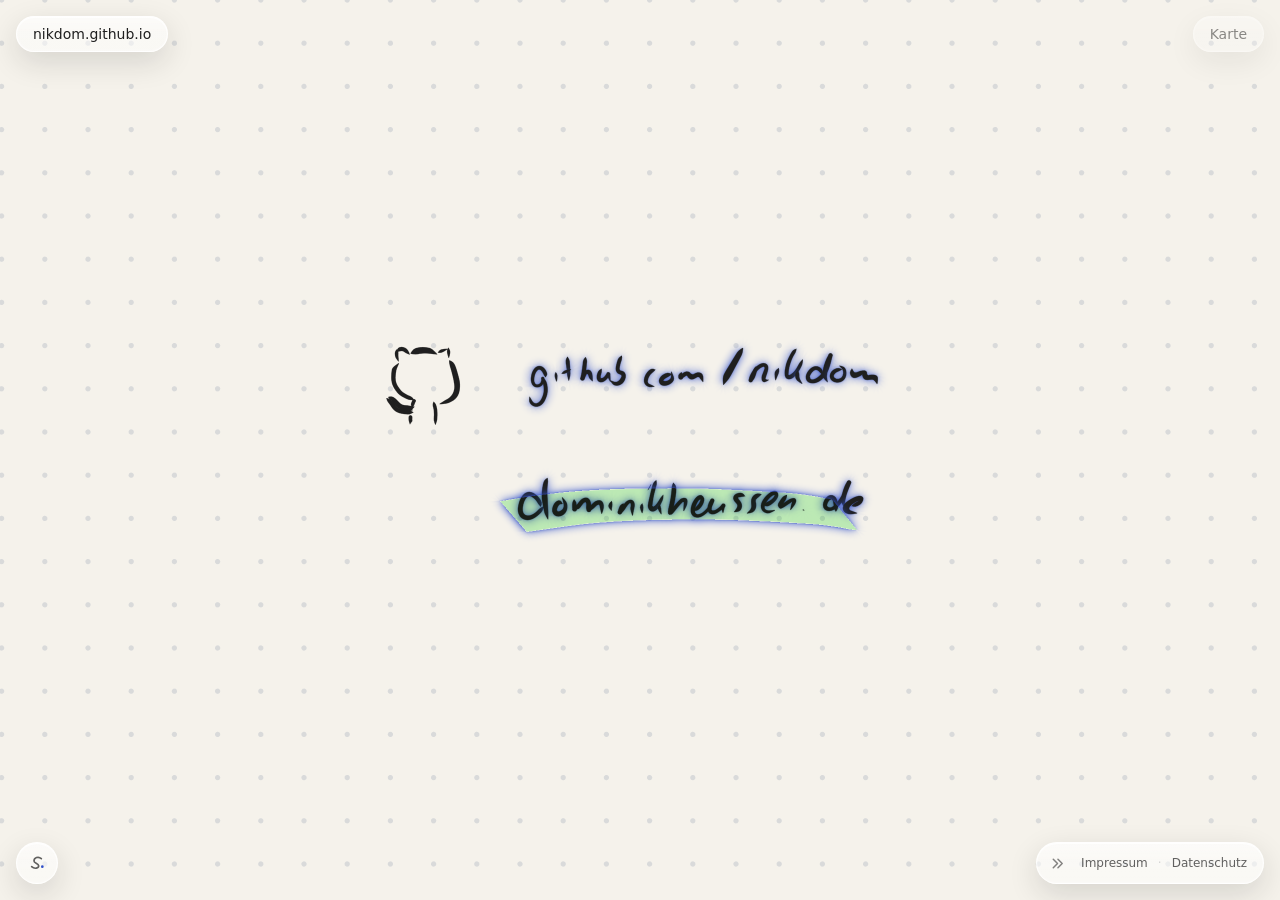
==== index.html @ e0d7ebb9 "scweble publish 2026-09-26T15:37:37Z" ====
<!doctype html>
<html lang="de">
  <head>
    <meta charset="utf-8">
    <meta name="viewport" content="width=device-width, initial-scale=1">
    <title>nikdom.github.io</title>
    <meta name="description" content="nikdom.github.io — nikdom.github.io">
    <link rel="canonical" href="https://nikdom.github.io/">
    <meta property="og:type" content="website">
    <meta property="og:title" content="nikdom.github.io">
    <meta property="og:description" content="nikdom.github.io — nikdom.github.io">
    <meta property="og:url" content="https://nikdom.github.io/">
    <meta name="twitter:card" content="summary_large_image">
    <link rel="stylesheet" href="_scweble/viewer.css">
    <link rel="icon" href="_scweble/favicon.png" sizes="64x64" type="image/png">
    <link rel="icon" href="_scweble/favicon.svg" type="image/svg+xml">
    <link rel="apple-touch-icon" href="_scweble/apple-touch-icon.png">
  </head>
  <body>
    <main data-viewer-seo-shell="true"><h1>nikdom.github.io</h1><section data-scweble-handwriting="true"><p>github.com/nikdom dominikheussen. de</p></section><nav aria-label="Links"><ul><li><a href="https://github.com/nikdom" rel="noopener">github.com/nikdom</a></li><li><a href="https://dominikheussen.de" rel="noopener">dominikheussen.de</a></li></ul></nav><script type="application/ld+json">{"@context":"https:\/\/schema.org","@type":"BreadcrumbList","itemListElement":[{"item":"https:\/\/nikdom.github.io\/","name":"nikdom.github.io","position":1,"@type":"ListItem"}]}</script><script type="application/ld+json">{"name":"nikdom.github.io — nikdom.github.io","@context":"https:\/\/schema.org","@type":"WebPage","isPartOf":{"name":"nikdom.github.io","@type":"CreativeWork"},"url":"https:\/\/nikdom.github.io\/"}</script></main>
    <div id="scweble-viewer" data-viewer-data="_scweble/viewer-data.json" data-subpage="339047EF-3797-4C7E-8420-2D1A793B211F"></div>
    <div data-scweble-badge><a href="https://scweble.io" rel="nofollow noopener" target="_blank" aria-label="Handgezeichnet mit scweble.io" title="Handgezeichnet mit scweble.io"><svg viewBox="0 0 60 60" width="20" height="20" fill="none" aria-hidden="true" focusable="false"><path d="M43 17 C34 9 21 14 21 24 C21 31 34 30 35 38 C36 46 22 49 14 41" stroke="currentColor" stroke-width="5" stroke-linecap="round" stroke-linejoin="round"/><circle cx="46" cy="41" r="4"/></svg><span>Handgezeichnet mit scweble.io</span></a></div>
    <script type="module" src="_scweble/viewer.js"></script>
  </body>
</html>
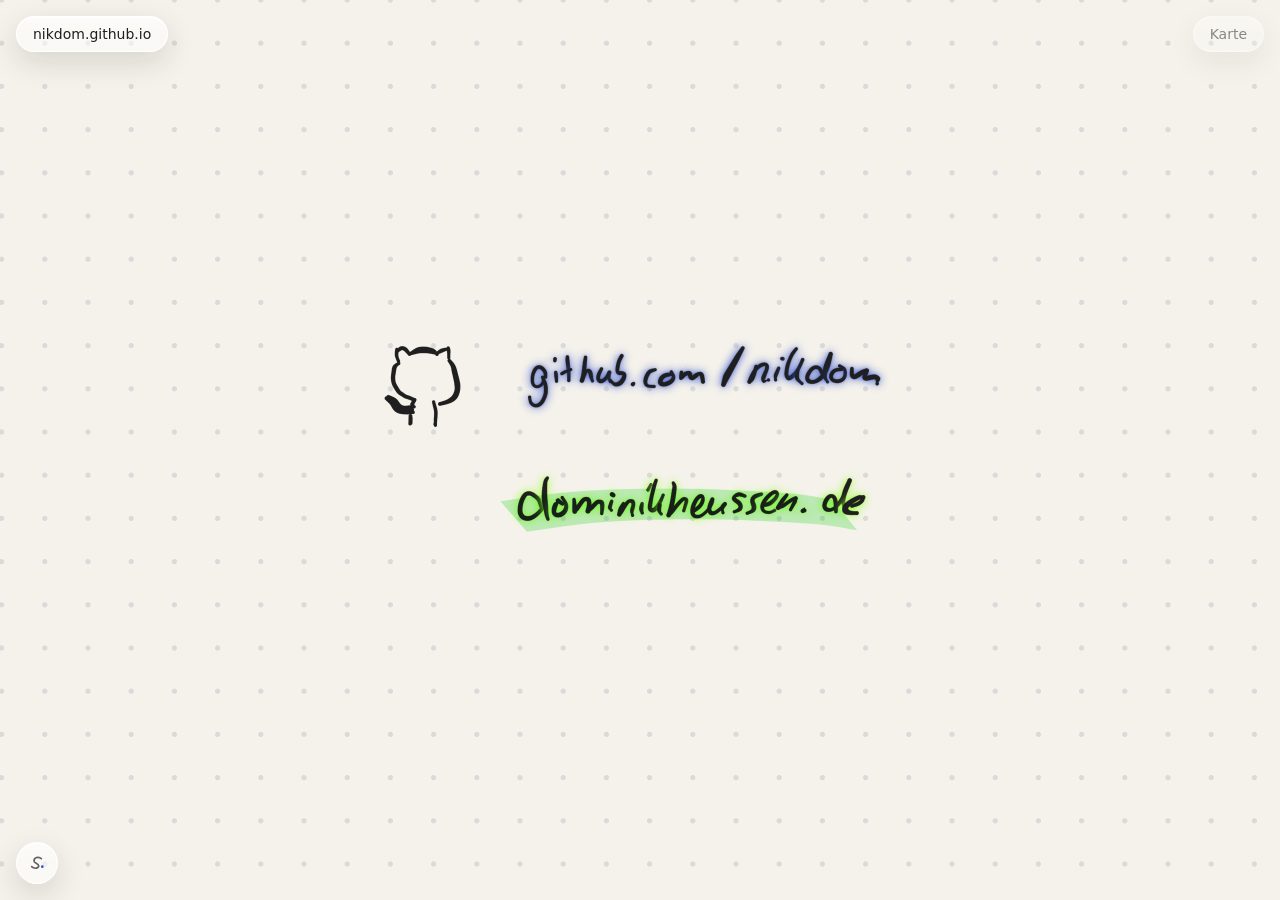
==== commit fa2a2962: "scweble publish 2026-09-26T16:21:53Z" ====
--- a/index.html
+++ b/index.html
@@ -17,9 +17,10 @@
     <link rel="apple-touch-icon" href="_scweble/apple-touch-icon.png">
   </head>
   <body>
-    <main data-viewer-seo-shell="true"><h1>nikdom.github.io</h1><section data-scweble-handwriting="true"><p>github.com/nikdom dominikheussen. de</p></section><nav aria-label="Links"><ul><li><a href="https://github.com/nikdom" rel="noopener">github.com/nikdom</a></li><li><a href="https://dominikheussen.de" rel="noopener">dominikheussen.de</a></li></ul></nav><script type="application/ld+json">{"@context":"https:\/\/schema.org","@type":"BreadcrumbList","itemListElement":[{"item":"https:\/\/nikdom.github.io\/","name":"nikdom.github.io","position":1,"@type":"ListItem"}]}</script><script type="application/ld+json">{"name":"nikdom.github.io — nikdom.github.io","@context":"https:\/\/schema.org","@type":"WebPage","isPartOf":{"name":"nikdom.github.io","@type":"CreativeWork"},"url":"https:\/\/nikdom.github.io\/"}</script></main>
+    <main data-viewer-seo-shell="true"><h1>nikdom.github.io</h1><section data-scweble-handwriting="true"><p>github.com/nikdom dominikheussen. de</p></section><nav aria-label="Links"><ul><li><a href="https://github.com/nikdom" rel="noopener">github.com/nikdom</a></li><li><a href="https://dominikheussen.de" rel="noopener">dominikheussen.de</a></li></ul></nav><script type="application/ld+json">{"itemListElement":[{"@type":"ListItem","item":"https:\/\/nikdom.github.io\/","name":"nikdom.github.io","position":1}],"@type":"BreadcrumbList","@context":"https:\/\/schema.org"}</script><script type="application/ld+json">{"url":"https:\/\/nikdom.github.io\/","@type":"WebPage","@context":"https:\/\/schema.org","isPartOf":{"@type":"CreativeWork","name":"nikdom.github.io"},"name":"nikdom.github.io — nikdom.github.io"}</script></main>
     <div id="scweble-viewer" data-viewer-data="_scweble/viewer-data.json" data-subpage="339047EF-3797-4C7E-8420-2D1A793B211F"></div>
     <div data-scweble-badge><a href="https://scweble.io" rel="nofollow noopener" target="_blank" aria-label="Handgezeichnet mit scweble.io" title="Handgezeichnet mit scweble.io"><svg viewBox="0 0 60 60" width="20" height="20" fill="none" aria-hidden="true" focusable="false"><path d="M43 17 C34 9 21 14 21 24 C21 31 34 30 35 38 C36 46 22 49 14 41" stroke="currentColor" stroke-width="5" stroke-linecap="round" stroke-linejoin="round"/><circle cx="46" cy="41" r="4"/></svg><span>Handgezeichnet mit scweble.io</span></a></div>
+    <script defer src="_scweble/stats.js" data-endpoint="https://scweble.io/api/hit" data-token="r5wgMjSfyJwUQ32Gh3TDXA" data-page-path="/"></script>
     <script type="module" src="_scweble/viewer.js"></script>
   </body>
 </html>
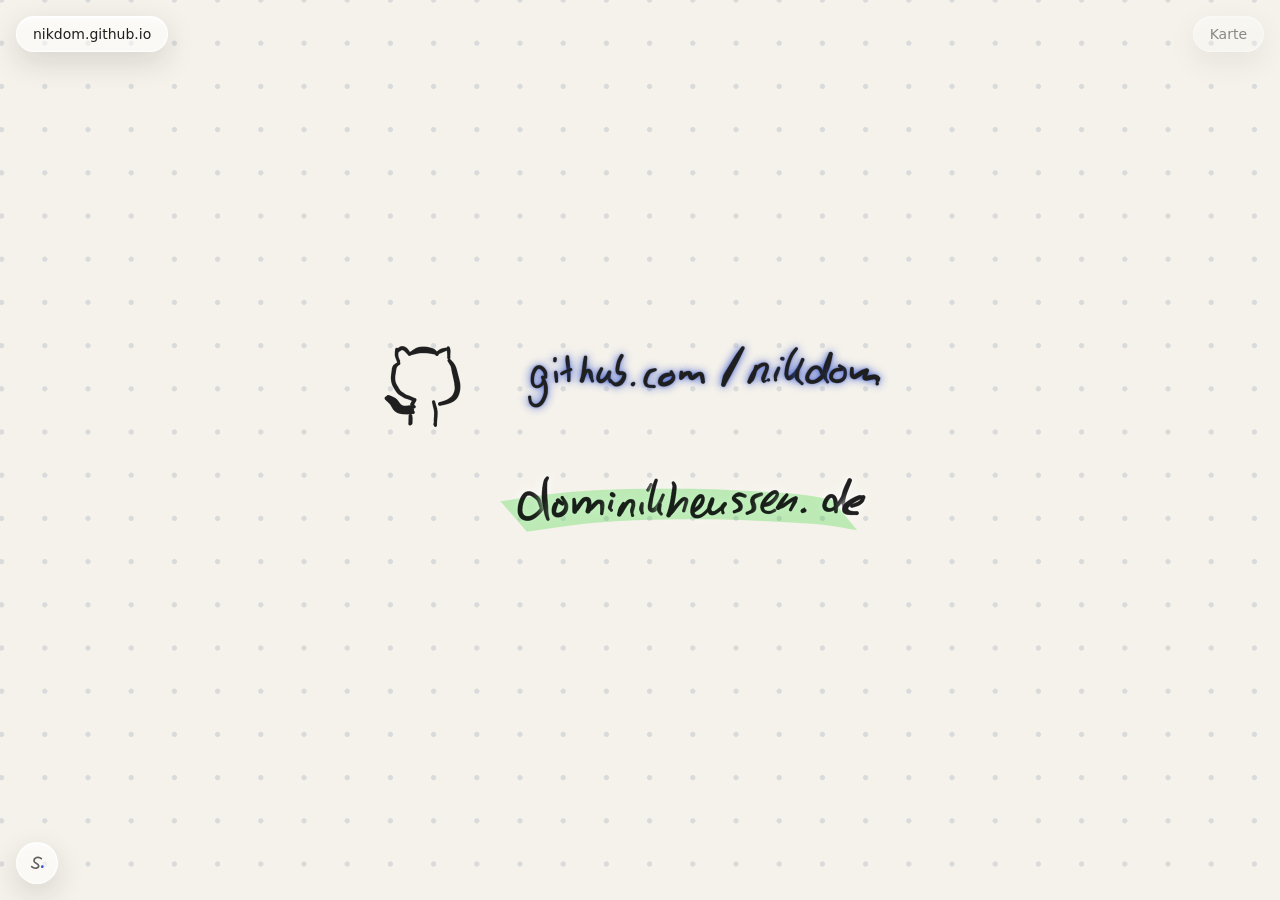
==== commit 957543e6: "scweble publish 2026-09-26T16:22:54Z" ====
--- a/index.html
+++ b/index.html
@@ -17,7 +17,7 @@
     <link rel="apple-touch-icon" href="_scweble/apple-touch-icon.png">
   </head>
   <body>
-    <main data-viewer-seo-shell="true"><h1>nikdom.github.io</h1><section data-scweble-handwriting="true"><p>github.com/nikdom dominikheussen. de</p></section><nav aria-label="Links"><ul><li><a href="https://github.com/nikdom" rel="noopener">github.com/nikdom</a></li><li><a href="https://dominikheussen.de" rel="noopener">dominikheussen.de</a></li></ul></nav><script type="application/ld+json">{"itemListElement":[{"@type":"ListItem","item":"https:\/\/nikdom.github.io\/","name":"nikdom.github.io","position":1}],"@type":"BreadcrumbList","@context":"https:\/\/schema.org"}</script><script type="application/ld+json">{"url":"https:\/\/nikdom.github.io\/","@type":"WebPage","@context":"https:\/\/schema.org","isPartOf":{"@type":"CreativeWork","name":"nikdom.github.io"},"name":"nikdom.github.io — nikdom.github.io"}</script></main>
+    <main data-viewer-seo-shell="true"><h1>nikdom.github.io</h1><section data-scweble-handwriting="true"><p>github.com/nikdom dominikheussen. de</p></section><nav aria-label="Links"><ul><li><a href="https://github.com/nikdom" rel="noopener">github.com/nikdom</a></li><li><a href="https://dominikheussen.de" rel="noopener">dominikheussen.de</a></li></ul></nav><script type="application/ld+json">{"@context":"https:\/\/schema.org","@type":"BreadcrumbList","itemListElement":[{"position":1,"name":"nikdom.github.io","item":"https:\/\/nikdom.github.io\/","@type":"ListItem"}]}</script><script type="application/ld+json">{"isPartOf":{"name":"nikdom.github.io","@type":"CreativeWork"},"url":"https:\/\/nikdom.github.io\/","@context":"https:\/\/schema.org","@type":"WebPage","name":"nikdom.github.io — nikdom.github.io"}</script></main>
     <div id="scweble-viewer" data-viewer-data="_scweble/viewer-data.json" data-subpage="339047EF-3797-4C7E-8420-2D1A793B211F"></div>
     <div data-scweble-badge><a href="https://scweble.io" rel="nofollow noopener" target="_blank" aria-label="Handgezeichnet mit scweble.io" title="Handgezeichnet mit scweble.io"><svg viewBox="0 0 60 60" width="20" height="20" fill="none" aria-hidden="true" focusable="false"><path d="M43 17 C34 9 21 14 21 24 C21 31 34 30 35 38 C36 46 22 49 14 41" stroke="currentColor" stroke-width="5" stroke-linecap="round" stroke-linejoin="round"/><circle cx="46" cy="41" r="4"/></svg><span>Handgezeichnet mit scweble.io</span></a></div>
     <script defer src="_scweble/stats.js" data-endpoint="https://scweble.io/api/hit" data-token="r5wgMjSfyJwUQ32Gh3TDXA" data-page-path="/"></script>
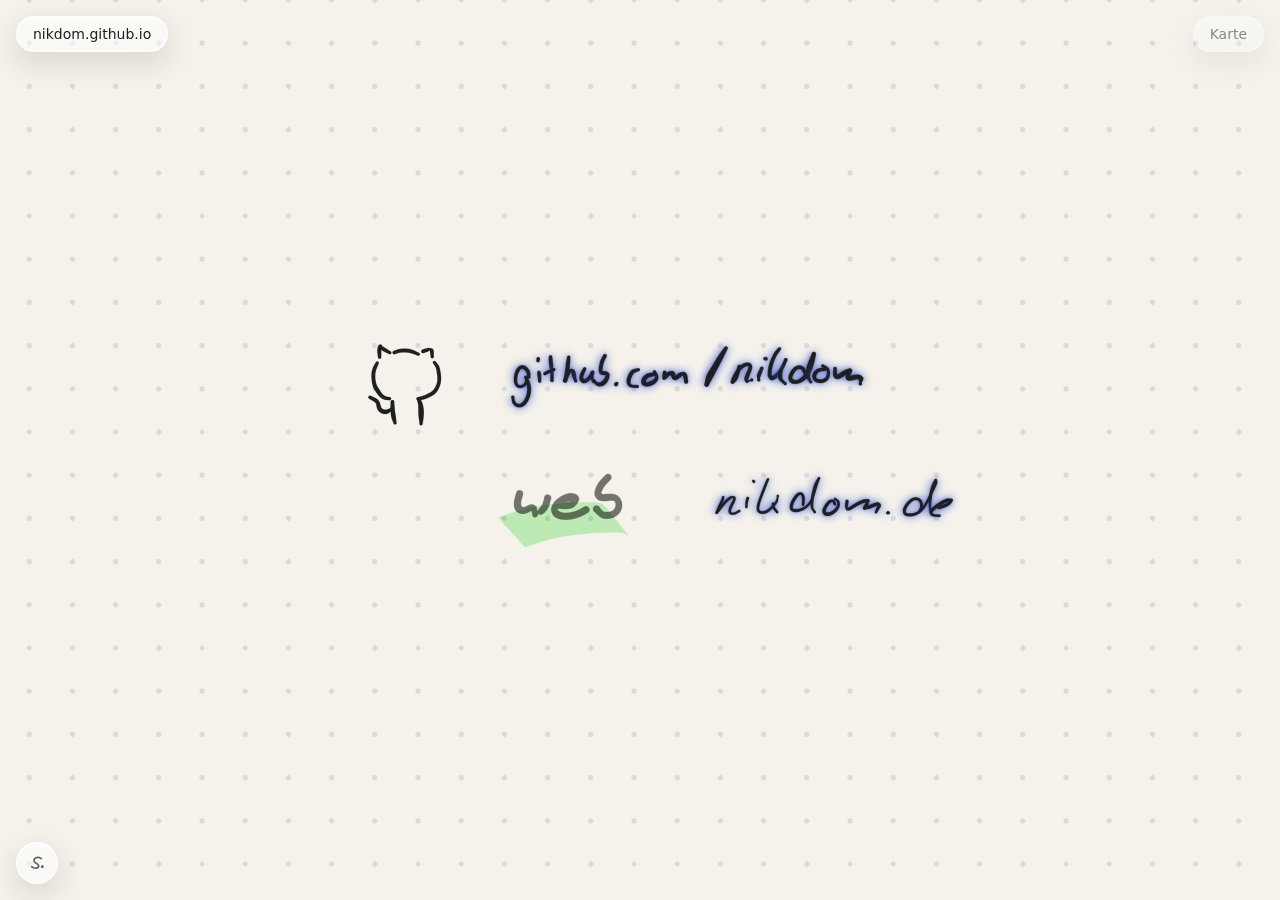
==== commit b871f442: "scweble publish 2026-09-26T17:14:43Z" ====
--- a/index.html
+++ b/index.html
@@ -11,16 +11,16 @@
     <meta property="og:description" content="nikdom.github.io — nikdom.github.io">
     <meta property="og:url" content="https://nikdom.github.io/">
     <meta name="twitter:card" content="summary_large_image">
-    <link rel="stylesheet" href="_scweble/viewer.css">
+    <link rel="stylesheet" href="_scweble/viewer.css?v=a84af33a7a2b">
     <link rel="icon" href="_scweble/favicon.png" sizes="64x64" type="image/png">
     <link rel="icon" href="_scweble/favicon.svg" type="image/svg+xml">
     <link rel="apple-touch-icon" href="_scweble/apple-touch-icon.png">
   </head>
   <body>
-    <main data-viewer-seo-shell="true"><h1>nikdom.github.io</h1><section data-scweble-handwriting="true"><p>github.com/nikdom dominikheussen. de</p></section><nav aria-label="Links"><ul><li><a href="https://github.com/nikdom" rel="noopener">github.com/nikdom</a></li><li><a href="https://dominikheussen.de" rel="noopener">dominikheussen.de</a></li></ul></nav><script type="application/ld+json">{"@context":"https:\/\/schema.org","@type":"BreadcrumbList","itemListElement":[{"position":1,"name":"nikdom.github.io","item":"https:\/\/nikdom.github.io\/","@type":"ListItem"}]}</script><script type="application/ld+json">{"isPartOf":{"name":"nikdom.github.io","@type":"CreativeWork"},"url":"https:\/\/nikdom.github.io\/","@context":"https:\/\/schema.org","@type":"WebPage","name":"nikdom.github.io — nikdom.github.io"}</script></main>
-    <div id="scweble-viewer" data-viewer-data="_scweble/viewer-data.json" data-subpage="339047EF-3797-4C7E-8420-2D1A793B211F"></div>
+    <main data-viewer-seo-shell="true"><h1>nikdom.github.io</h1><section data-scweble-handwriting="true"><p>@githab.com/nildom web nildom.de</p></section><nav aria-label="Links"><ul><li><a href="https://github.com/nikdom" rel="noopener">github.com/nikdom</a></li><li><a href="https://nikdom.de" rel="noopener">nikdom.de</a></li></ul></nav><script type="application/ld+json">{"@type":"BreadcrumbList","@context":"https:\/\/schema.org","itemListElement":[{"position":1,"name":"nikdom.github.io","@type":"ListItem","item":"https:\/\/nikdom.github.io\/"}]}</script><script type="application/ld+json">{"name":"nikdom.github.io — nikdom.github.io","url":"https:\/\/nikdom.github.io\/","@context":"https:\/\/schema.org","@type":"WebPage","isPartOf":{"@type":"CreativeWork","name":"nikdom.github.io"}}</script></main>
+    <div id="scweble-viewer" data-viewer-data="_scweble/viewer-data.json?v=b24b14d8732d" data-subpage="339047EF-3797-4C7E-8420-2D1A793B211F"></div>
     <div data-scweble-badge><a href="https://scweble.io" rel="nofollow noopener" target="_blank" aria-label="Handgezeichnet mit scweble.io" title="Handgezeichnet mit scweble.io"><svg viewBox="0 0 60 60" width="20" height="20" fill="none" aria-hidden="true" focusable="false"><path d="M43 17 C34 9 21 14 21 24 C21 31 34 30 35 38 C36 46 22 49 14 41" stroke="currentColor" stroke-width="5" stroke-linecap="round" stroke-linejoin="round"/><circle cx="46" cy="41" r="4"/></svg><span>Handgezeichnet mit scweble.io</span></a></div>
-    <script defer src="_scweble/stats.js" data-endpoint="https://scweble.io/api/hit" data-token="r5wgMjSfyJwUQ32Gh3TDXA" data-page-path="/"></script>
-    <script type="module" src="_scweble/viewer.js"></script>
+    <script defer src="_scweble/stats.js?v=7e049b2a0637" data-endpoint="https://scweble.io/api/hit" data-token="r5wgMjSfyJwUQ32Gh3TDXA" data-page-path="/"></script>
+    <script type="module" src="_scweble/viewer.js?v=c61ada139b7d"></script>
   </body>
 </html>
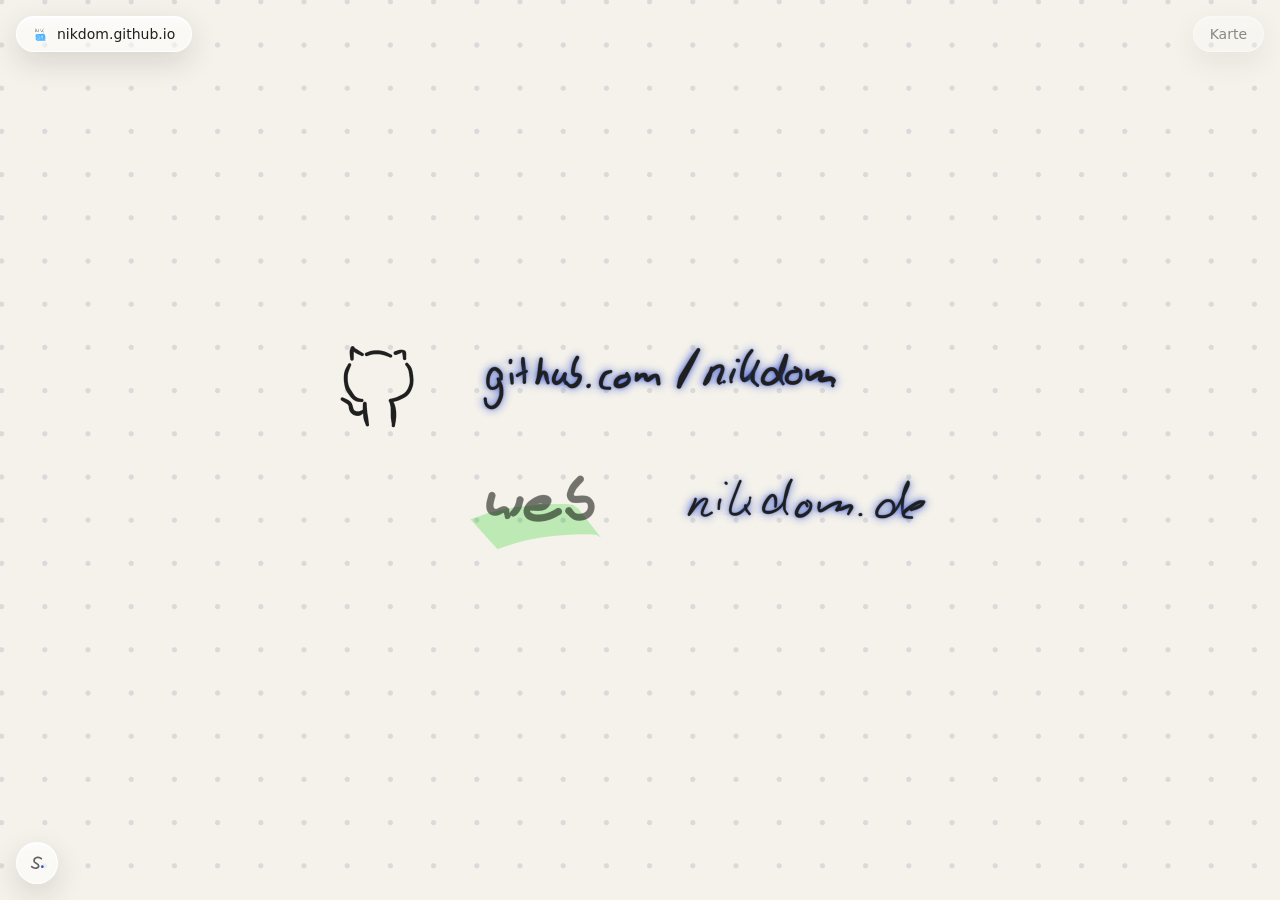
==== commit cb14f756: "scweble publish 2026-09-26T17:20:20Z" ====
--- a/index.html
+++ b/index.html
@@ -17,8 +17,8 @@
     <link rel="apple-touch-icon" href="_scweble/apple-touch-icon.png">
   </head>
   <body>
-    <main data-viewer-seo-shell="true"><h1>nikdom.github.io</h1><section data-scweble-handwriting="true"><p>@githab.com/nildom web nildom.de</p></section><nav aria-label="Links"><ul><li><a href="https://github.com/nikdom" rel="noopener">github.com/nikdom</a></li><li><a href="https://nikdom.de" rel="noopener">nikdom.de</a></li></ul></nav><script type="application/ld+json">{"@type":"BreadcrumbList","@context":"https:\/\/schema.org","itemListElement":[{"position":1,"name":"nikdom.github.io","@type":"ListItem","item":"https:\/\/nikdom.github.io\/"}]}</script><script type="application/ld+json">{"name":"nikdom.github.io — nikdom.github.io","url":"https:\/\/nikdom.github.io\/","@context":"https:\/\/schema.org","@type":"WebPage","isPartOf":{"@type":"CreativeWork","name":"nikdom.github.io"}}</script></main>
-    <div id="scweble-viewer" data-viewer-data="_scweble/viewer-data.json?v=b24b14d8732d" data-subpage="339047EF-3797-4C7E-8420-2D1A793B211F"></div>
+    <main data-viewer-seo-shell="true"><h1>nikdom.github.io</h1><section data-scweble-handwriting="true"><p>githus.com/nikodom web nilidom.de</p></section><nav aria-label="Links"><ul><li><a href="https://github.com/nikdom" rel="noopener">github.com/nikdom</a></li><li><a href="https://nikdom.de" rel="noopener">nikdom.de</a></li></ul></nav><script type="application/ld+json">{"@type":"BreadcrumbList","itemListElement":[{"@type":"ListItem","position":1,"name":"nikdom.github.io","item":"https:\/\/nikdom.github.io\/"}],"@context":"https:\/\/schema.org"}</script><script type="application/ld+json">{"@type":"WebPage","isPartOf":{"name":"nikdom.github.io","@type":"CreativeWork"},"@context":"https:\/\/schema.org","url":"https:\/\/nikdom.github.io\/","name":"nikdom.github.io — nikdom.github.io"}</script></main>
+    <div id="scweble-viewer" data-viewer-data="_scweble/viewer-data.json?v=7dacc72de0be" data-subpage="339047EF-3797-4C7E-8420-2D1A793B211F"></div>
     <div data-scweble-badge><a href="https://scweble.io" rel="nofollow noopener" target="_blank" aria-label="Handgezeichnet mit scweble.io" title="Handgezeichnet mit scweble.io"><svg viewBox="0 0 60 60" width="20" height="20" fill="none" aria-hidden="true" focusable="false"><path d="M43 17 C34 9 21 14 21 24 C21 31 34 30 35 38 C36 46 22 49 14 41" stroke="currentColor" stroke-width="5" stroke-linecap="round" stroke-linejoin="round"/><circle cx="46" cy="41" r="4"/></svg><span>Handgezeichnet mit scweble.io</span></a></div>
     <script defer src="_scweble/stats.js?v=7e049b2a0637" data-endpoint="https://scweble.io/api/hit" data-token="r5wgMjSfyJwUQ32Gh3TDXA" data-page-path="/"></script>
     <script type="module" src="_scweble/viewer.js?v=c61ada139b7d"></script>
